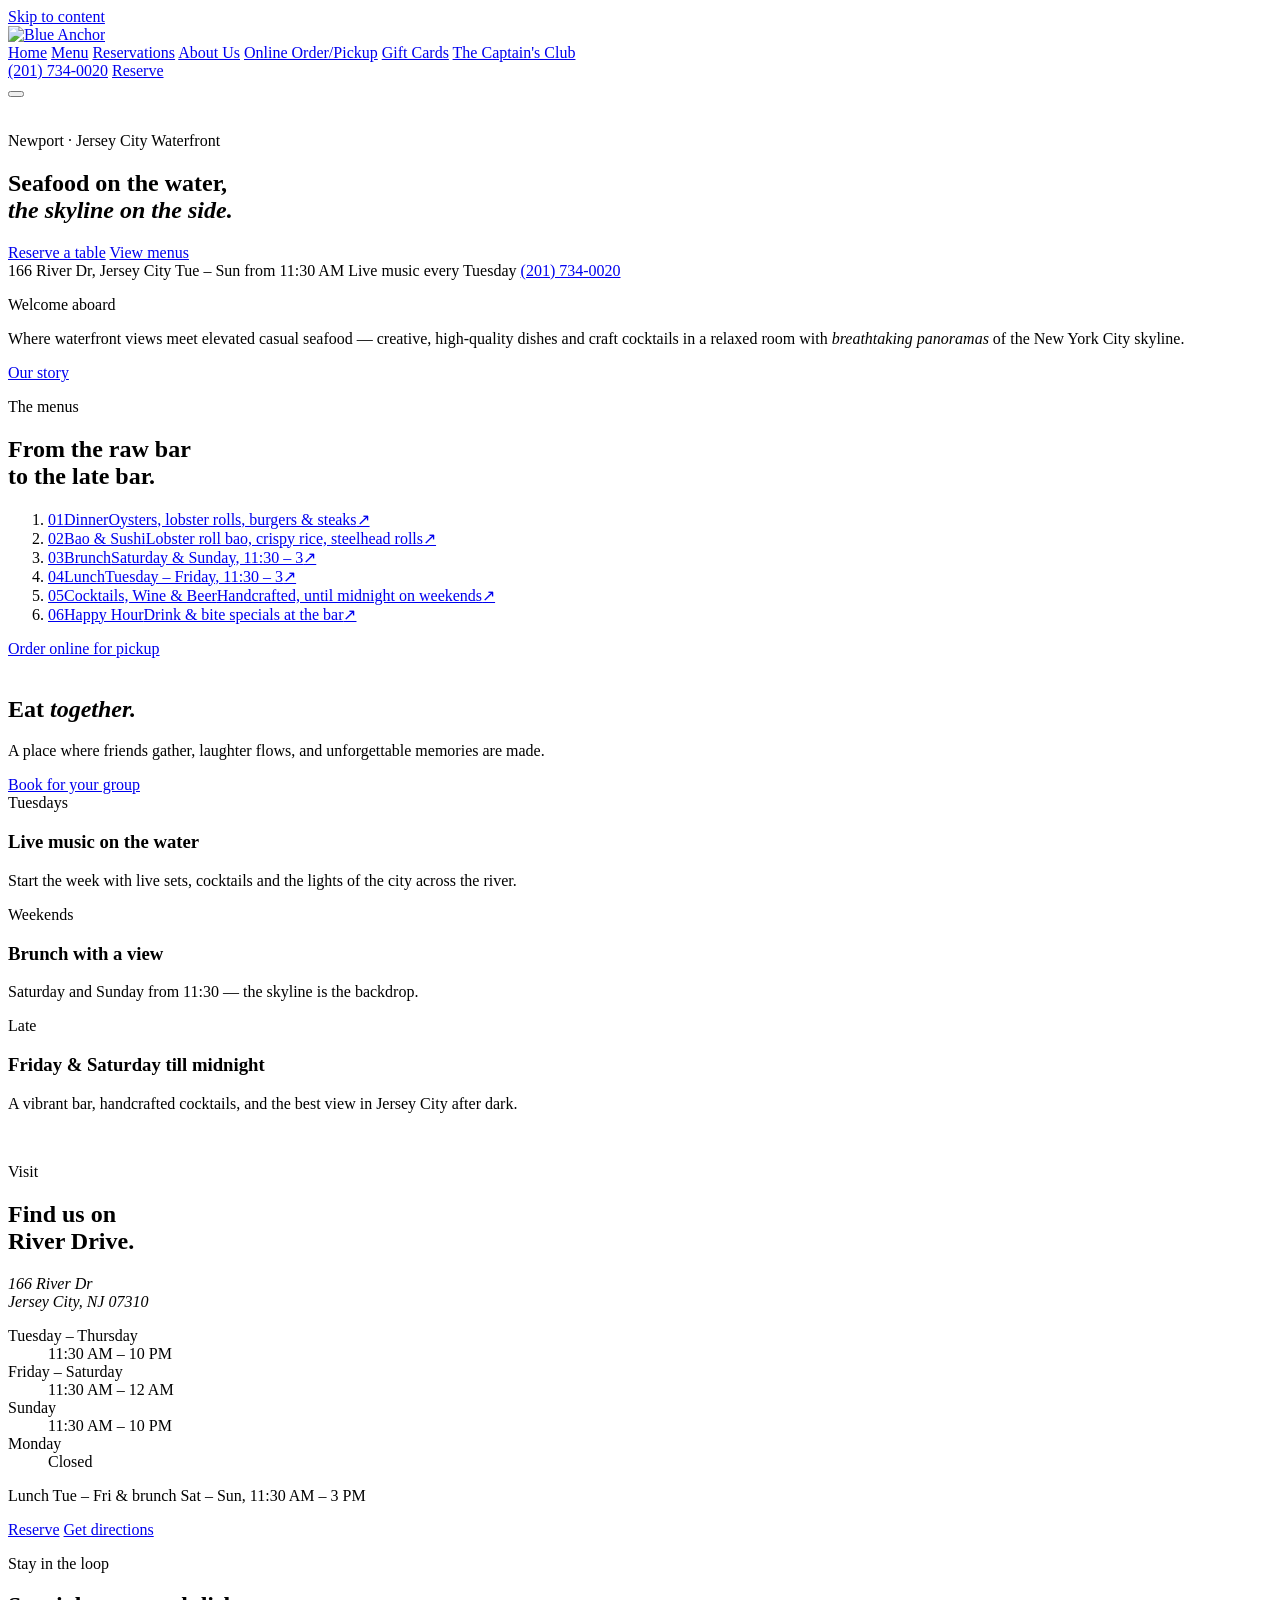
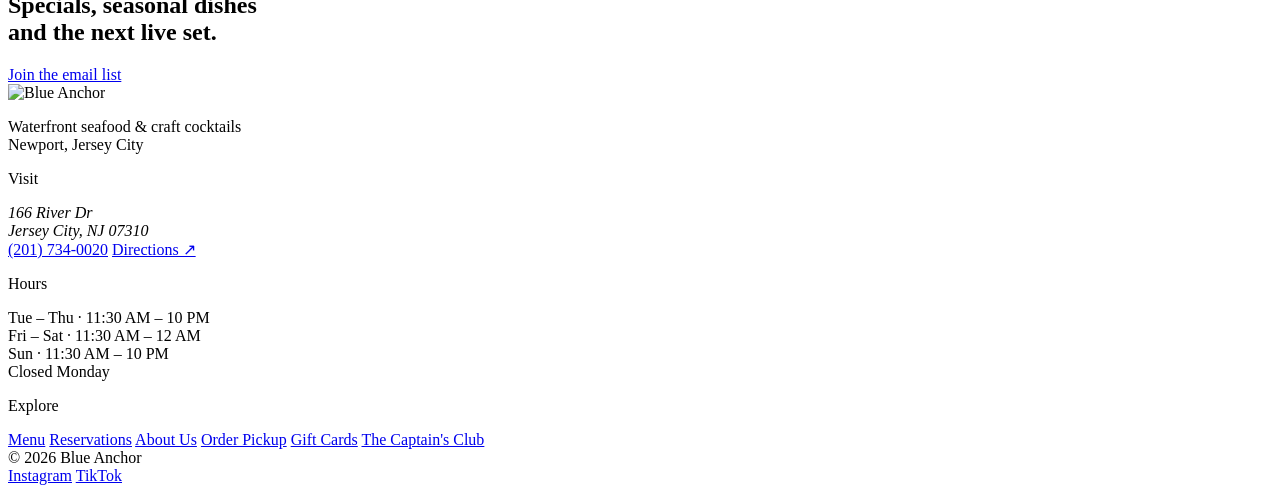
==== index.html @ 13384d2d "Add files via upload" ====
<!doctype html>
<html lang="en">
<head>
<meta charset="utf-8">
<meta name="viewport" content="width=device-width, initial-scale=1">
<title>Blue Anchor | Waterfront Seafood Restaurant in Jersey City</title>
<meta name="description" content="Blue Anchor is a waterfront seafood restaurant in Newport, Jersey City, serving oysters, lobster rolls, sushi, bao buns, burgers and steaks with NYC skyline views. Craft cocktails and live music every Tuesday.">
<meta property="og:title" content="Blue Anchor | Waterfront Seafood Restaurant in Jersey City">
<meta property="og:description" content="Fresh seafood, craft cocktails and the whole skyline across the water.">
<meta property="og:type" content="website">
<meta name="theme-color" content="#0B1522">
<link rel="icon" href="images/favicon.svg" type="image/svg+xml">
<link rel="preconnect" href="https://fonts.googleapis.com">
<link rel="preconnect" href="https://fonts.gstatic.com" crossorigin>
<link rel="stylesheet" href="https://fonts.googleapis.com/css2?family=Cormorant+Garamond:ital,wght@0,400;0,500;0,600;1,400;1,500&amp;family=Jost:wght@300;400;500;600&amp;display=swap">
<link rel="stylesheet" href="css/styles.css">
<script type="application/ld+json">
{
  "@context": "https://schema.org",
  "@type": "Restaurant",
  "name": "Blue Anchor",
  "servesCuisine": "Seafood",
  "telephone": "+1-201-734-0020",
  "url": "https://www.blueanchorjc.com",
  "address": {"@type": "PostalAddress", "streetAddress": "166 River Dr", "addressLocality": "Jersey City", "addressRegion": "NJ", "postalCode": "07310", "addressCountry": "US"},
  "openingHoursSpecification": [
    {"@type": "OpeningHoursSpecification", "dayOfWeek": ["Tuesday","Wednesday","Thursday","Sunday"], "opens": "11:30", "closes": "22:00"},
    {"@type": "OpeningHoursSpecification", "dayOfWeek": ["Friday","Saturday"], "opens": "11:30", "closes": "24:00"}
  ]
}
</script>
</head>
<body>
<a class="skip" href="#main">Skip to content</a>

<header class="site-header" id="site-header">
  <div class="header-inner">
    <a class="logo" href="index.html" aria-label="Blue Anchor home">
      <img src="images/logo.png" alt="Blue Anchor" onerror="this.onerror=null;this.src='https://images.squarespace-cdn.com/content/v1/65a9dd17d741913115367e79/2c40167a-6b8f-4a60-b735-a4ebfb68cb26/%28Final%29+Blue+Anchor+Logo+-+White+%285%29.png?format=800w'">
    </a>
    <nav class="main-nav" id="main-nav" aria-label="Main">
      <div class="nav-links">
      <a href="index.html" class="active" aria-current="page">Home</a>
      <a href="menu.html">Menu</a>
      <a href="reservations.html">Reservations</a>
      <a href="about.html">About Us</a>
      <a href="https://www.toasttab.com/blue-anchor-166-river-drive" target="_blank" rel="noopener">Online Order/Pickup</a>
      <a href="gift-cards.html">Gift Cards</a>
      <a href="captains-club.html">The Captain's Club</a>
      </div>
      <div class="nav-actions">
        <a class="nav-phone" href="tel:+12017340020">(201) 734-0020</a>
        <a class="btn btn-solid" href="reservations.html">Reserve</a>
      </div>
    </nav>
    <button class="menu-toggle" type="button" aria-label="Open menu" aria-expanded="false" aria-controls="main-nav">
      <span></span><span></span>
    </button>
  </div>
</header>
<main id="main">

  <section class="hero">
    <div class="hero-media">
      <img src="images/hero.jpg" alt="" onerror="this.onerror=null;this.src='https://images.squarespace-cdn.com/content/v1/65a9dd17d741913115367e79/0f0c9640-80f4-4b7b-88bd-7f1e3f369b92/IMG_2632.JPG?format=2500w'">
    </div>
    <div class="hero-content">
      <p class="eyebrow hero-eyebrow">Newport · Jersey City Waterfront</p>
      <h1>Seafood on the water,<br><em>the skyline on the side.</em></h1>
      <div class="hero-actions">
        <a class="btn btn-solid btn-lg" href="reservations.html">Reserve a table</a>
        <a class="btn btn-outline btn-lg" href="menu.html">View menus</a>
      </div>
    </div>
    <div class="hero-bar">
      <span>166 River Dr, Jersey City</span>
      <span>Tue – Sun from 11:30 AM</span>
      <span>Live music every Tuesday</span>
      <a href="tel:+12017340020">(201) 734-0020</a>
    </div>
    <div class="scroll-cue" aria-hidden="true"><span></span></div>
  </section>

  <section class="statement">
    <div class="wrap-narrow reveal">
      <p class="eyebrow">Welcome aboard</p>
      <p class="statement-text">Where waterfront views meet elevated casual seafood — creative, high-quality dishes and craft cocktails in a relaxed room with <em>breathtaking panoramas</em> of the New York City skyline.</p>
      <a class="text-link" href="about.html">Our story</a>
    </div>
  </section>

  <section class="menu-index">
    <div class="wrap">
      <div class="section-head reveal">
        <p class="eyebrow">The menus</p>
        <h2>From the raw bar<br>to the late bar.</h2>
      </div>
      <ol class="index-list">
        <li class="reveal"><a href="https://drive.google.com/file/d/12SPSZOY-ATm9ykGxf5Tyivz1wapP2lU5/view" target="_blank" rel="noopener"><span class="idx">01</span><span class="name">Dinner</span><span class="desc">Oysters, lobster rolls, burgers &amp; steaks</span><span class="arrow">↗</span></a></li>
        <li class="reveal"><a href="https://drive.google.com/file/d/1BhtgeixcLCElJRynQhyBxZy3TmTvJL3_/view" target="_blank" rel="noopener"><span class="idx">02</span><span class="name">Bao &amp; Sushi</span><span class="desc">Lobster roll bao, crispy rice, steelhead rolls</span><span class="arrow">↗</span></a></li>
        <li class="reveal"><a href="https://drive.google.com/file/d/1CYn9cwdSPGw_kNwxZrYxCN_cwkQ0lCuV/view" target="_blank" rel="noopener"><span class="idx">03</span><span class="name">Brunch</span><span class="desc">Saturday &amp; Sunday, 11:30 – 3</span><span class="arrow">↗</span></a></li>
        <li class="reveal"><a href="https://drive.google.com/file/d/11wNrWeJTDJO1iayaxElOBgktODCfH8z3/view" target="_blank" rel="noopener"><span class="idx">04</span><span class="name">Lunch</span><span class="desc">Tuesday – Friday, 11:30 – 3</span><span class="arrow">↗</span></a></li>
        <li class="reveal"><a href="https://drive.google.com/file/d/10wXV4rKwm4zOmoFey2Vyl7kdKil1Iidj/view" target="_blank" rel="noopener"><span class="idx">05</span><span class="name">Cocktails, Wine &amp; Beer</span><span class="desc">Handcrafted, until midnight on weekends</span><span class="arrow">↗</span></a></li>
        <li class="reveal"><a href="https://drive.google.com/file/d/11YYXA9Eh6xWkKubhHoEIHrSM0_rnAUQG/view" target="_blank" rel="noopener"><span class="idx">06</span><span class="name">Happy Hour</span><span class="desc">Drink &amp; bite specials at the bar</span><span class="arrow">↗</span></a></li>
      </ol>
      <div class="index-foot reveal">
        <a class="btn btn-dark" href="https://www.toasttab.com/blue-anchor-166-river-drive" target="_blank" rel="noopener">Order online for pickup</a>
      </div>
    </div>
  </section>

  <section class="band">
    <div class="band-media">
      <img src="images/together.jpg" alt="" onerror="this.onerror=null;this.src='https://images.squarespace-cdn.com/content/v1/65a9dd17d741913115367e79/e7b62bf6-8680-4d65-a9f0-8aae126a35f2/IMG_1921.jpg?format=2500w'">
    </div>
    <div class="band-content reveal">
      <h2 class="display">Eat <em>together.</em></h2>
      <p>A place where friends gather, laughter flows, and unforgettable memories are made.</p>
      <a class="btn btn-outline" href="reservations.html">Book for your group</a>
    </div>
  </section>

  <section class="moments">
    <div class="wrap moments-grid">
      <div class="moment reveal">
        <span class="moment-num">Tuesdays</span>
        <h3>Live music on the water</h3>
        <p>Start the week with live sets, cocktails and the lights of the city across the river.</p>
      </div>
      <div class="moment reveal">
        <span class="moment-num">Weekends</span>
        <h3>Brunch with a view</h3>
        <p>Saturday and Sunday from 11:30 — the skyline is the backdrop.</p>
      </div>
      <div class="moment reveal">
        <span class="moment-num">Late</span>
        <h3>Friday &amp; Saturday till midnight</h3>
        <p>A vibrant bar, handcrafted cocktails, and the best view in Jersey City after dark.</p>
      </div>
    </div>
  </section>

  <section class="visit">
    <div class="visit-media">
      <img src="images/about.jpg" alt="" onerror="this.onerror=null;this.src='https://images.squarespace-cdn.com/content/v1/65a9dd17d741913115367e79/a6bc1ecd-1e6b-4aba-97fa-9433003c2666/005.jpg?format=2500w'">
    </div>
    <div class="visit-content reveal">
      <p class="eyebrow">Visit</p>
      <h2>Find us on<br>River Drive.</h2>
      <address>166 River Dr<br>Jersey City, NJ 07310</address>
      <dl class="hours">
        <dt>Tuesday – Thursday</dt><dd>11:30 AM – 10 PM</dd>
        <dt>Friday – Saturday</dt><dd>11:30 AM – 12 AM</dd>
        <dt>Sunday</dt><dd>11:30 AM – 10 PM</dd>
        <dt class="dim">Monday</dt><dd class="dim">Closed</dd>
      </dl>
      <p class="small">Lunch Tue – Fri &amp; brunch Sat – Sun, 11:30 AM – 3 PM</p>
      <div class="visit-actions">
        <a class="btn btn-solid" href="reservations.html">Reserve</a>
        <a class="text-link" href="https://www.google.com/maps/search/?api=1&amp;query=166+River+Dr+Jersey+City+NJ+07310" target="_blank" rel="noopener">Get directions</a>
      </div>
    </div>
  </section>

</main>

<footer class="site-footer">
  <div class="footer-cta reveal">
    <p class="eyebrow">Stay in the loop</p>
    <h2>Specials, seasonal dishes<br>and the next live set.</h2>
    <a class="btn btn-outline" href="https://www.toasttab.com/blue-anchor-166-river-drive/marketing-signup" target="_blank" rel="noopener">Join the email list</a>
  </div>
  <div class="footer-grid">
    <div class="footer-brand">
      <img class="footer-logo" src="images/logo.png" alt="Blue Anchor" onerror="this.onerror=null;this.src='https://images.squarespace-cdn.com/content/v1/65a9dd17d741913115367e79/2c40167a-6b8f-4a60-b735-a4ebfb68cb26/%28Final%29+Blue+Anchor+Logo+-+White+%285%29.png?format=800w'">
      <p>Waterfront seafood &amp; craft cocktails<br>Newport, Jersey City</p>
    </div>
    <div class="footer-col">
      <p class="eyebrow">Visit</p>
      <address>166 River Dr<br>Jersey City, NJ 07310</address>
      <a href="tel:+12017340020">(201) 734-0020</a>
      <a href="https://www.google.com/maps/search/?api=1&amp;query=166+River+Dr+Jersey+City+NJ+07310" target="_blank" rel="noopener">Directions ↗</a>
    </div>
    <div class="footer-col">
      <p class="eyebrow">Hours</p>
      <p>Tue – Thu · 11:30 AM – 10 PM<br>Fri – Sat · 11:30 AM – 12 AM<br>Sun · 11:30 AM – 10 PM<br><span class="dim">Closed Monday</span></p>
    </div>
    <div class="footer-col">
      <p class="eyebrow">Explore</p>
      <a href="menu.html">Menu</a>
      <a href="reservations.html">Reservations</a>
      <a href="about.html">About Us</a>
      <a href="https://www.toasttab.com/blue-anchor-166-river-drive" target="_blank" rel="noopener">Order Pickup</a>
      <a href="gift-cards.html">Gift Cards</a>
      <a href="captains-club.html">The Captain's Club</a>
    </div>
  </div>
  <div class="footer-bottom">
    <span>© <span id="year">2026</span> Blue Anchor</span>
    <div class="socials">
      <a href="https://instagram.com/blueanchorjc" target="_blank" rel="noopener">Instagram</a>
      <a href="https://www.tiktok.com/@blueanchorjc" target="_blank" rel="noopener">TikTok</a>
    </div>
  </div>
</footer>

<script src="js/main.js"></script>
</body>
</html>
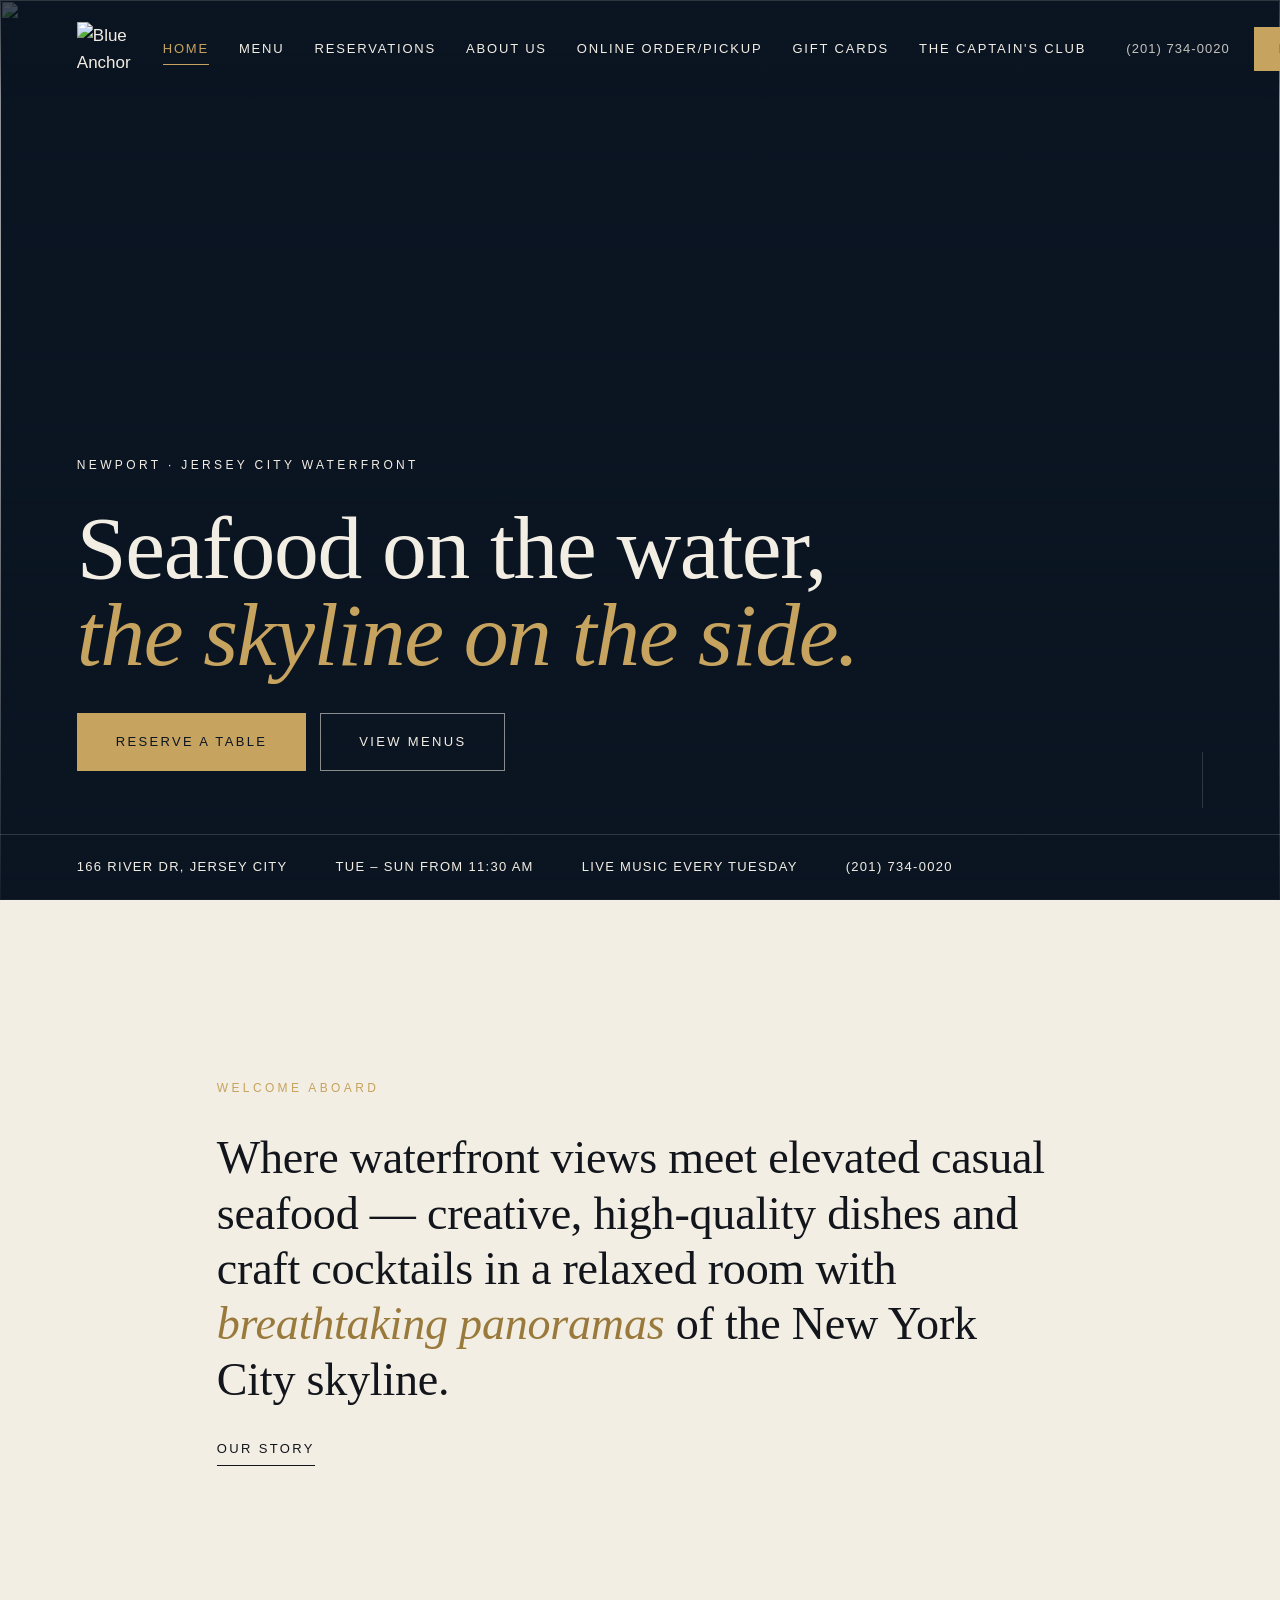
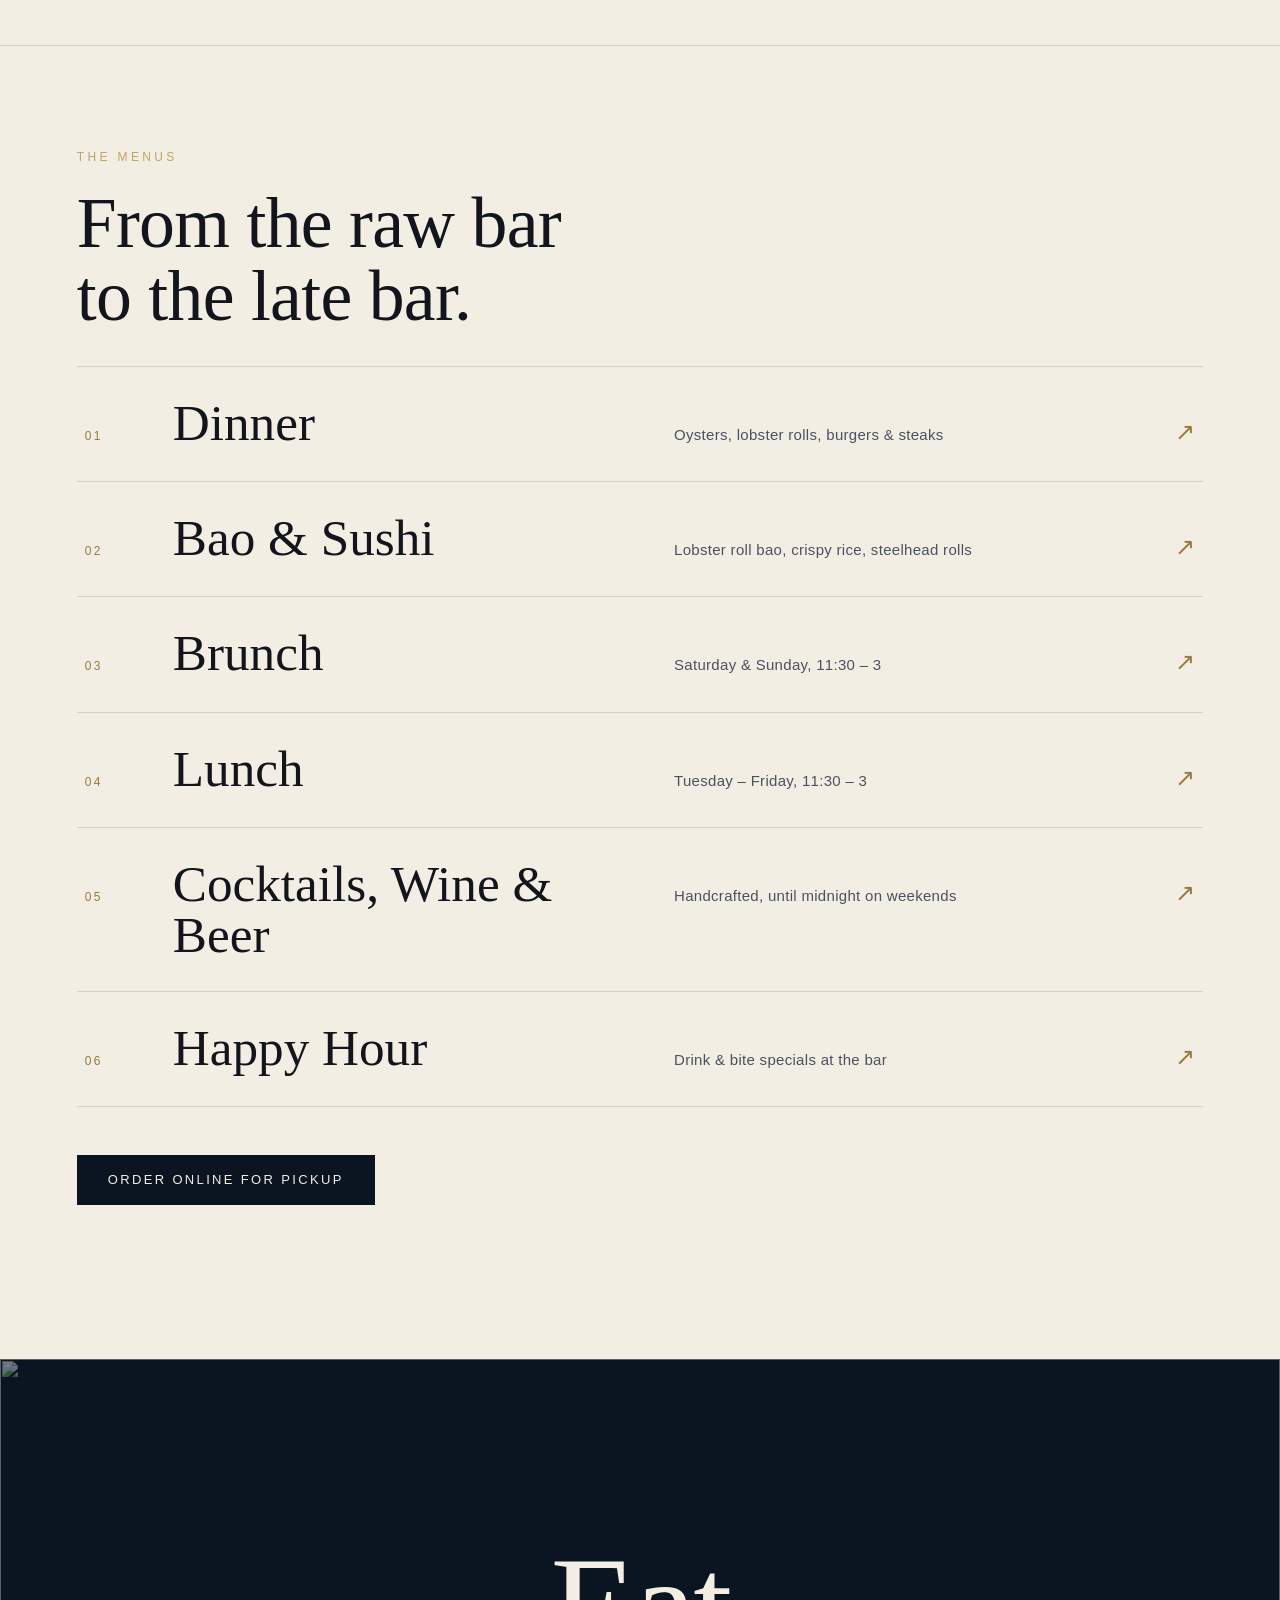
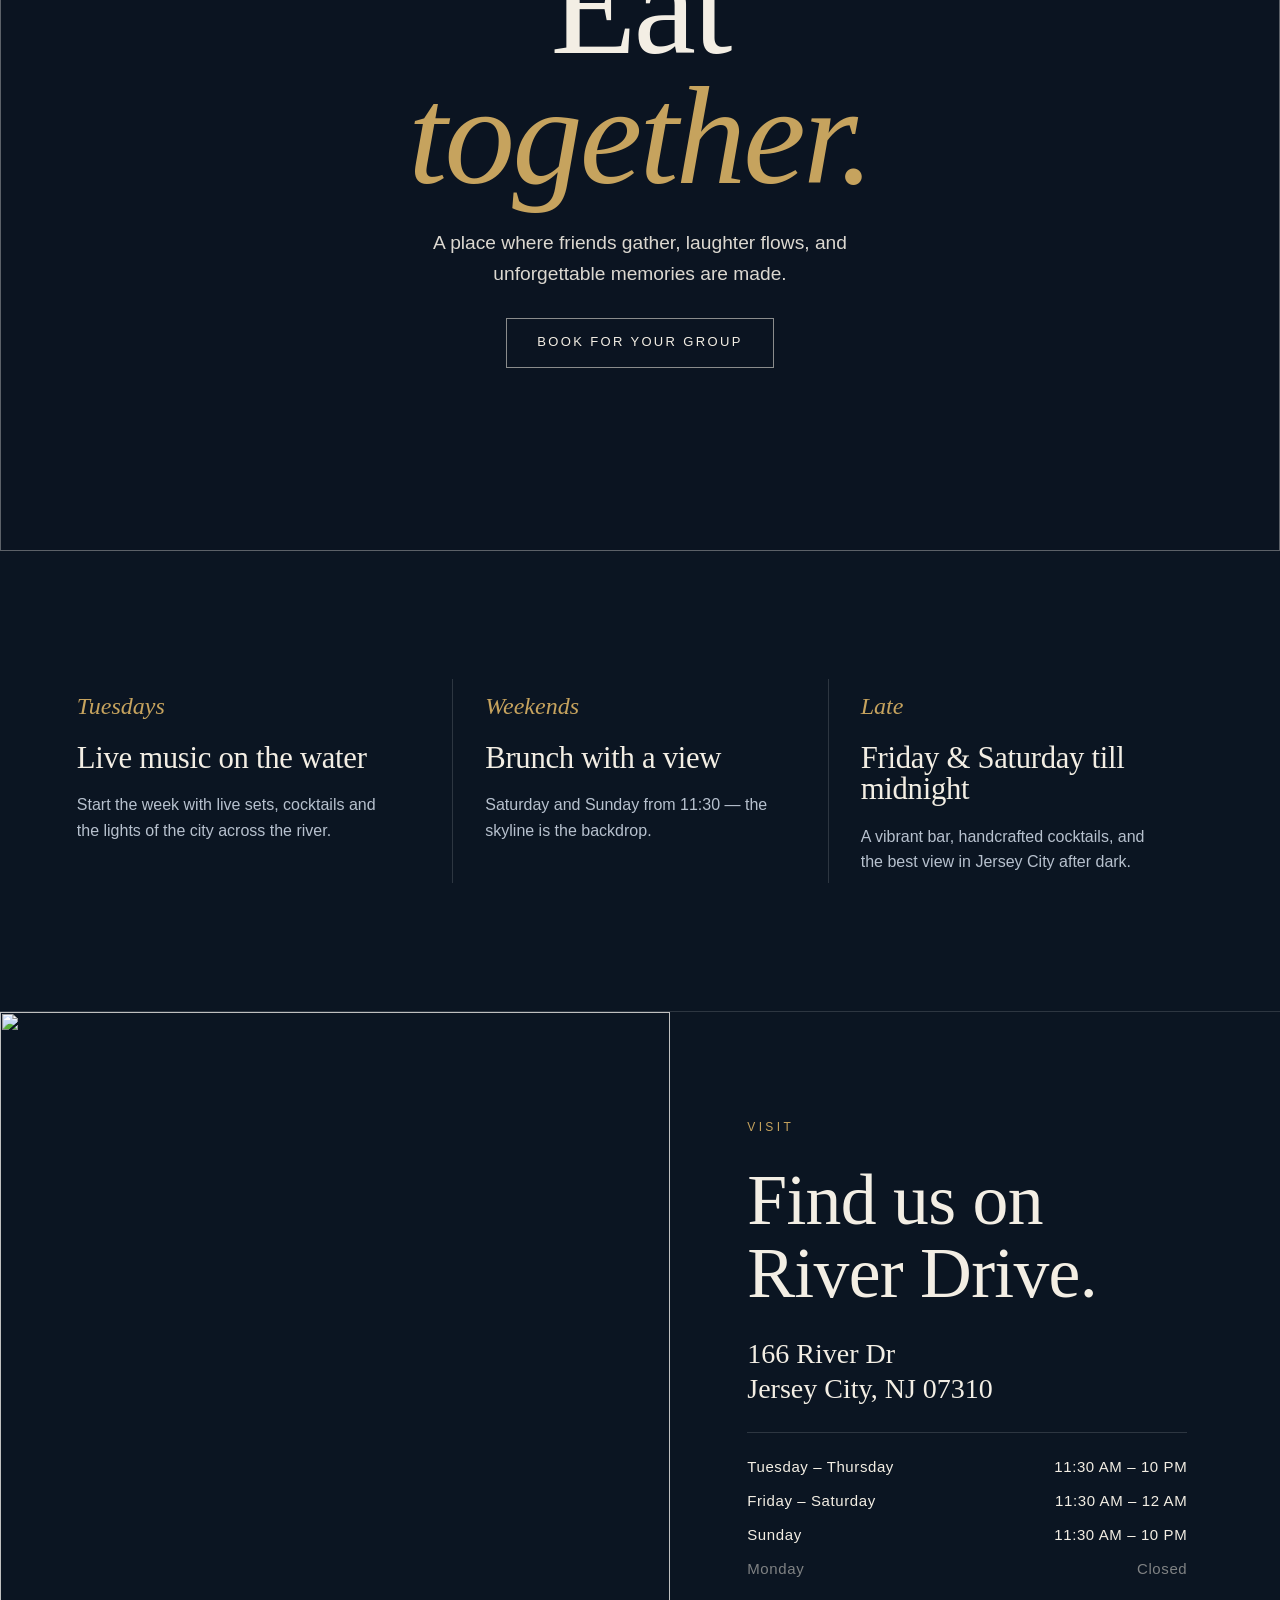
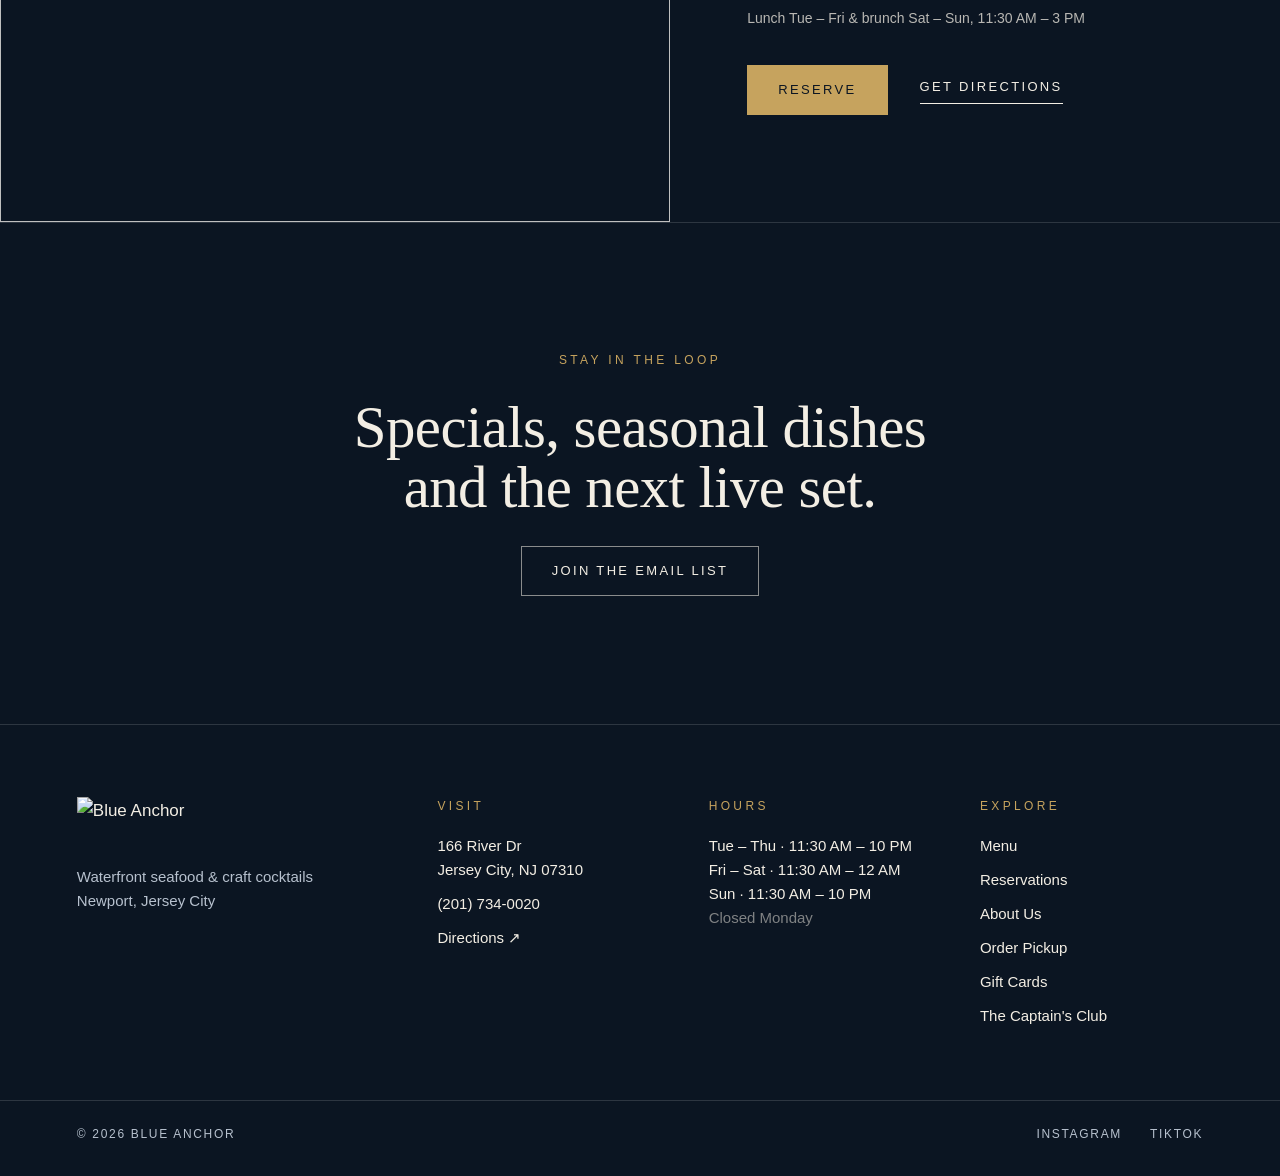
==== commit 3d219f04: "Add files via upload" ====
--- a/index.html
+++ b/index.html
@@ -9,11 +9,11 @@
 <meta property="og:description" content="Fresh seafood, craft cocktails and the whole skyline across the water.">
 <meta property="og:type" content="website">
 <meta name="theme-color" content="#0B1522">
-<link rel="icon" href="images/favicon.svg" type="image/svg+xml">
+<link rel="icon" href="favicon.svg" type="image/svg+xml">
 <link rel="preconnect" href="https://fonts.googleapis.com">
 <link rel="preconnect" href="https://fonts.gstatic.com" crossorigin>
 <link rel="stylesheet" href="https://fonts.googleapis.com/css2?family=Cormorant+Garamond:ital,wght@0,400;0,500;0,600;1,400;1,500&amp;family=Jost:wght@300;400;500;600&amp;display=swap">
-<link rel="stylesheet" href="css/styles.css">
+<link rel="stylesheet" href="styles.css">
 <script type="application/ld+json">
 {
   "@context": "https://schema.org",
@@ -36,7 +36,7 @@
 <header class="site-header" id="site-header">
   <div class="header-inner">
     <a class="logo" href="index.html" aria-label="Blue Anchor home">
-      <img src="images/logo.png" alt="Blue Anchor" onerror="this.onerror=null;this.src='https://images.squarespace-cdn.com/content/v1/65a9dd17d741913115367e79/2c40167a-6b8f-4a60-b735-a4ebfb68cb26/%28Final%29+Blue+Anchor+Logo+-+White+%285%29.png?format=800w'">
+      <img src="logo.png" alt="Blue Anchor" onerror="this.onerror=null;this.src='https://images.squarespace-cdn.com/content/v1/65a9dd17d741913115367e79/2c40167a-6b8f-4a60-b735-a4ebfb68cb26/%28Final%29+Blue+Anchor+Logo+-+White+%285%29.png?format=800w'">
     </a>
     <nav class="main-nav" id="main-nav" aria-label="Main">
       <div class="nav-links">
@@ -62,7 +62,7 @@
 
   <section class="hero">
     <div class="hero-media">
-      <img src="images/hero.jpg" alt="" onerror="this.onerror=null;this.src='https://images.squarespace-cdn.com/content/v1/65a9dd17d741913115367e79/0f0c9640-80f4-4b7b-88bd-7f1e3f369b92/IMG_2632.JPG?format=2500w'">
+      <img src="hero.jpg" alt="" onerror="this.onerror=null;this.src='https://images.squarespace-cdn.com/content/v1/65a9dd17d741913115367e79/0f0c9640-80f4-4b7b-88bd-7f1e3f369b92/IMG_2632.JPG?format=2500w'">
     </div>
     <div class="hero-content">
       <p class="eyebrow hero-eyebrow">Newport · Jersey City Waterfront</p>
@@ -111,7 +111,7 @@
 
   <section class="band">
     <div class="band-media">
-      <img src="images/together.jpg" alt="" onerror="this.onerror=null;this.src='https://images.squarespace-cdn.com/content/v1/65a9dd17d741913115367e79/e7b62bf6-8680-4d65-a9f0-8aae126a35f2/IMG_1921.jpg?format=2500w'">
+      <img src="together.jpg" alt="" onerror="this.onerror=null;this.src='https://images.squarespace-cdn.com/content/v1/65a9dd17d741913115367e79/e7b62bf6-8680-4d65-a9f0-8aae126a35f2/IMG_1921.jpg?format=2500w'">
     </div>
     <div class="band-content reveal">
       <h2 class="display">Eat <em>together.</em></h2>
@@ -142,7 +142,7 @@
 
   <section class="visit">
     <div class="visit-media">
-      <img src="images/about.jpg" alt="" onerror="this.onerror=null;this.src='https://images.squarespace-cdn.com/content/v1/65a9dd17d741913115367e79/a6bc1ecd-1e6b-4aba-97fa-9433003c2666/005.jpg?format=2500w'">
+      <img src="about.jpg" alt="" onerror="this.onerror=null;this.src='https://images.squarespace-cdn.com/content/v1/65a9dd17d741913115367e79/a6bc1ecd-1e6b-4aba-97fa-9433003c2666/005.jpg?format=2500w'">
     </div>
     <div class="visit-content reveal">
       <p class="eyebrow">Visit</p>
@@ -172,7 +172,7 @@
   </div>
   <div class="footer-grid">
     <div class="footer-brand">
-      <img class="footer-logo" src="images/logo.png" alt="Blue Anchor" onerror="this.onerror=null;this.src='https://images.squarespace-cdn.com/content/v1/65a9dd17d741913115367e79/2c40167a-6b8f-4a60-b735-a4ebfb68cb26/%28Final%29+Blue+Anchor+Logo+-+White+%285%29.png?format=800w'">
+      <img class="footer-logo" src="logo.png" alt="Blue Anchor" onerror="this.onerror=null;this.src='https://images.squarespace-cdn.com/content/v1/65a9dd17d741913115367e79/2c40167a-6b8f-4a60-b735-a4ebfb68cb26/%28Final%29+Blue+Anchor+Logo+-+White+%285%29.png?format=800w'">
       <p>Waterfront seafood &amp; craft cocktails<br>Newport, Jersey City</p>
     </div>
     <div class="footer-col">
@@ -204,6 +204,6 @@
   </div>
 </footer>
 
-<script src="js/main.js"></script>
+<script src="main.js"></script>
 </body>
 </html>
--- a/styles.css
+++ b/styles.css
@@ -0,0 +1,276 @@
+/* ============================================================
+   BLUE ANCHOR — styles
+   Palette: deep harbor navy, bone white, brass.
+   Type:    Cormorant Garamond (display) + Jost (text).
+   ============================================================ */
+:root {
+  --navy: #0B1522;
+  --navy-2: #101D2E;
+  --navy-3: #182A3F;
+  --bone: #F3EEE4;
+  --bone-2: #E9E2D4;
+  --ink: #12151B;
+  --ink-2: #4A5160;
+  --mist: #B7C1CE;
+  --brass: #C6A35E;
+  --brass-deep: #9A7A3C;
+  --line: rgba(255,255,255,.14);
+  --line-dark: rgba(18,21,27,.14);
+  --display: "Cormorant Garamond", Georgia, "Times New Roman", serif;
+  --text: "Jost", "Helvetica Neue", Arial, sans-serif;
+  --pad: clamp(24px, 6vw, 96px);
+  --ease: cubic-bezier(.2,.7,.2,1);
+}
+
+*, *::before, *::after { box-sizing: border-box; }
+html { scroll-behavior: smooth; -webkit-text-size-adjust: 100%; }
+body { margin: 0; background: var(--navy); color: var(--bone); font-family: var(--text); font-weight: 300; font-size: 17px; line-height: 1.6; -webkit-font-smoothing: antialiased; }
+img { display: block; max-width: 100%; }
+a { color: inherit; text-decoration: none; }
+h1, h2, h3 { font-family: var(--display); font-weight: 400; margin: 0; line-height: 1.02; letter-spacing: -0.01em; }
+h1 em, h2 em, .display em { font-style: italic; color: var(--brass); }
+p { margin: 0; }
+address { font-style: normal; }
+:focus-visible { outline: 2px solid var(--brass); outline-offset: 4px; }
+.skip { position: absolute; left: -9999px; top: 8px; background: var(--brass); color: var(--navy); padding: 10px 16px; z-index: 100; }
+.skip:focus { left: 8px; }
+
+.wrap { padding-inline: var(--pad); max-width: 1600px; margin-inline: auto; }
+.wrap-narrow { padding-inline: var(--pad); max-width: 1000px; margin-inline: auto; }
+.eyebrow { font-family: var(--text); font-weight: 500; font-size: 12px; letter-spacing: .28em; text-transform: uppercase; color: var(--brass); }
+.dim { opacity: .5; }
+.small { font-size: 14px; opacity: .75; }
+h2 { font-size: clamp(44px, 5.6vw, 84px); }
+
+/* Buttons */
+.btn { display: inline-flex; align-items: center; justify-content: center; min-height: 50px; padding: 0 30px; font-family: var(--text); font-weight: 500; font-size: 13px; letter-spacing: .18em; text-transform: uppercase; border: 1px solid transparent; transition: background .25s var(--ease), color .25s var(--ease), border-color .25s var(--ease); white-space: nowrap; }
+.btn-lg { min-height: 58px; padding: 0 38px; }
+.btn-solid { background: var(--brass); color: var(--navy); border-color: var(--brass); }
+.btn-solid:hover { background: var(--bone); border-color: var(--bone); }
+.btn-outline { border-color: rgba(243,238,228,.55); color: var(--bone); }
+.btn-outline:hover { border-color: var(--bone); background: var(--bone); color: var(--navy); }
+.btn-dark { background: var(--navy); color: var(--bone); border-color: var(--navy); }
+.btn-dark:hover { background: var(--brass); border-color: var(--brass); color: var(--navy); }
+.text-link { position: relative; display: inline-block; font-family: var(--text); font-weight: 500; font-size: 13px; letter-spacing: .18em; text-transform: uppercase; padding-bottom: 6px; }
+.text-link::after { content: ""; position: absolute; left: 0; right: 0; bottom: 0; height: 1px; background: currentColor; transform-origin: left; transition: transform .35s var(--ease); }
+.text-link:hover::after { transform: scaleX(.4); }
+
+/* ---------- Header ---------- */
+.site-header { position: fixed; top: 0; left: 0; right: 0; z-index: 50; transition: background .4s var(--ease), padding .4s var(--ease); }
+.site-header::before { content: ""; position: absolute; inset: 0; background: linear-gradient(to bottom, rgba(11,21,34,.7), rgba(11,21,34,0)); pointer-events: none; transition: opacity .4s; }
+.site-header.scrolled { background: rgba(11,21,34,.92); backdrop-filter: blur(12px); -webkit-backdrop-filter: blur(12px); border-bottom: 1px solid var(--line); }
+.site-header.scrolled::before { opacity: 0; }
+.header-inner { position: relative; display: flex; align-items: center; justify-content: space-between; gap: 32px; padding: 22px var(--pad); transition: padding .4s var(--ease); }
+.site-header.scrolled .header-inner { padding-block: 12px; }
+.logo img { height: 54px; width: auto; transition: height .4s var(--ease); }
+.site-header.scrolled .logo img { height: 40px; }
+.main-nav { display: flex; align-items: center; gap: 40px; flex-grow: 1; justify-content: flex-end; }
+.nav-links { display: flex; align-items: center; gap: 30px; }
+.nav-links a { position: relative; font-family: var(--text); font-weight: 400; font-size: 13px; letter-spacing: .14em; text-transform: uppercase; color: var(--bone); white-space: nowrap; padding: 6px 0; }
+.nav-links a::after { content: ""; position: absolute; left: 0; right: 0; bottom: 0; height: 1px; background: var(--brass); transform: scaleX(0); transform-origin: left; transition: transform .3s var(--ease); }
+.nav-links a:hover::after, .nav-links a.active::after { transform: scaleX(1); }
+.nav-links a.active { color: var(--brass); }
+.nav-actions { display: flex; align-items: center; gap: 24px; }
+.nav-phone { font-size: 13px; letter-spacing: .08em; opacity: .8; white-space: nowrap; }
+.nav-phone:hover { opacity: 1; }
+.nav-actions .btn { min-height: 44px; padding: 0 24px; }
+.menu-toggle { display: none; position: relative; width: 48px; height: 48px; background: transparent; border: 1px solid var(--line); border-radius: 50%; cursor: pointer; padding: 0; }
+.menu-toggle span { position: absolute; left: 14px; right: 14px; height: 1px; background: var(--bone); transition: transform .3s var(--ease), top .3s var(--ease); }
+.menu-toggle span:first-child { top: 19px; }
+.menu-toggle span:last-child { top: 27px; }
+.menu-toggle[aria-expanded="true"] span:first-child { top: 23px; transform: rotate(45deg); }
+.menu-toggle[aria-expanded="true"] span:last-child { top: 23px; transform: rotate(-45deg); }
+
+/* ---------- Hero ---------- */
+.hero { position: relative; min-height: 100svh; display: flex; flex-direction: column; justify-content: flex-end; overflow: hidden; }
+.hero-media { position: absolute; inset: 0; }
+.hero-media img { width: 100%; height: 100%; object-fit: cover; transform: scale(1.06); animation: heroIn 2.4s var(--ease) forwards; }
+.hero-media::after { content: ""; position: absolute; inset: 0; background: linear-gradient(to bottom, rgba(11,21,34,.35) 0%, rgba(11,21,34,.15) 35%, rgba(11,21,34,.55) 70%, rgba(11,21,34,.95) 100%); }
+@keyframes heroIn { to { transform: scale(1); } }
+.hero-content { position: relative; padding: 0 var(--pad); padding-top: 160px; margin-bottom: clamp(48px, 7vh, 96px); display: flex; flex-direction: column; gap: 28px; align-items: flex-start; }
+.hero-eyebrow { color: var(--bone); opacity: .85; }
+.hero h1 { font-size: clamp(46px, 7vw, 104px); line-height: .98; letter-spacing: -0.015em; text-wrap: balance; }
+.hero-actions { display: flex; flex-wrap: wrap; gap: 14px; margin-top: 6px; }
+.hero-content > * { opacity: 0; transform: translateY(24px); animation: rise 1s var(--ease) forwards; }
+.hero-content > :nth-child(1) { animation-delay: .3s; }
+.hero-content > :nth-child(2) { animation-delay: .45s; }
+.hero-content > :nth-child(3) { animation-delay: .65s; }
+@keyframes rise { to { opacity: 1; transform: none; } }
+.hero-bar { position: relative; display: flex; flex-wrap: wrap; gap: 12px 48px; padding: 22px var(--pad); border-top: 1px solid var(--line); font-size: 13px; letter-spacing: .1em; text-transform: uppercase; opacity: 0; animation: rise 1s var(--ease) 1s forwards; }
+.hero-bar a:hover { color: var(--brass); }
+.scroll-cue { position: absolute; right: var(--pad); bottom: 92px; width: 1px; height: 56px; background: var(--line); overflow: hidden; }
+.scroll-cue span { position: absolute; left: 0; top: -100%; width: 100%; height: 100%; background: var(--brass); animation: cue 2.2s ease-in-out infinite; }
+@keyframes cue { 0% { top: -100%; } 60%, 100% { top: 100%; } }
+
+/* ---------- Statement ---------- */
+.statement { background: var(--bone); color: var(--ink); padding-block: clamp(96px, 14vw, 200px); }
+.statement .wrap-narrow { display: flex; flex-direction: column; gap: 32px; align-items: flex-start; }
+.statement-text { font-family: var(--display); font-size: clamp(30px, 3.6vw, 52px); line-height: 1.2; letter-spacing: -0.005em; text-wrap: pretty; }
+.statement-text em { color: var(--brass-deep); }
+.statement .text-link { color: var(--ink); }
+
+/* ---------- Menu index ---------- */
+.menu-index { background: var(--bone); color: var(--ink); padding-bottom: clamp(96px, 12vw, 180px); border-top: 1px solid var(--line-dark); }
+.section-head { padding-block: clamp(64px, 8vw, 120px) 32px; display: flex; flex-direction: column; gap: 20px; }
+.index-list { list-style: none; margin: 0; padding: 0; border-top: 1px solid var(--line-dark); }
+.index-list li { border-bottom: 1px solid var(--line-dark); }
+.index-list a { display: grid; grid-template-columns: 64px 1fr 1fr auto; align-items: baseline; gap: 24px; padding: 30px 8px; transition: padding .35s var(--ease), background .35s var(--ease); }
+.index-list a:hover { background: rgba(198,163,94,.10); padding-inline: 20px; }
+.index-list .idx { font-size: 12px; letter-spacing: .2em; color: var(--brass-deep); }
+.index-list .name { font-family: var(--display); font-size: clamp(34px, 4vw, 60px); line-height: 1; }
+.index-list .desc { font-size: 15px; color: var(--ink-2); letter-spacing: .02em; }
+.index-list .arrow { font-size: 24px; color: var(--brass-deep); transition: transform .35s var(--ease); }
+.index-list a:hover .arrow { transform: translate(4px, -4px); }
+.index-foot { padding-top: 48px; }
+
+/* ---------- Full-bleed band ---------- */
+.band { position: relative; min-height: 88vh; display: flex; align-items: center; justify-content: center; text-align: center; overflow: hidden; }
+.band-media { position: absolute; inset: 0; }
+.band-media img { width: 100%; height: 100%; object-fit: cover; }
+.band-media::after { content: ""; position: absolute; inset: 0; background: rgba(11,21,34,.55); }
+.band-content { position: relative; display: flex; flex-direction: column; align-items: center; gap: 28px; padding: 120px var(--pad); max-width: 820px; }
+.display { font-size: clamp(64px, 11vw, 168px); line-height: .92; letter-spacing: -0.02em; }
+.band-content p { font-size: clamp(17px, 1.5vw, 21px); max-width: 44ch; opacity: .9; }
+
+/* ---------- Moments ---------- */
+.moments { padding-block: clamp(80px, 10vw, 160px); border-bottom: 1px solid var(--line); }
+.moments-grid { display: grid; grid-template-columns: repeat(3, minmax(0, 1fr)); gap: 0; }
+.moment { padding: 8px 40px 8px 0; display: flex; flex-direction: column; gap: 18px; border-left: 1px solid var(--line); padding-left: 32px; }
+.moment:first-child { border-left: 0; padding-left: 0; }
+.moment-num { font-family: var(--display); font-style: italic; font-size: 24px; color: var(--brass); }
+.moment h3 { font-size: clamp(28px, 2.4vw, 38px); }
+.moment p { color: var(--mist); font-size: 16px; max-width: 34ch; }
+
+/* ---------- Visit ---------- */
+.visit { display: grid; grid-template-columns: 1.1fr 1fr; min-height: 90vh; }
+.visit-media { position: relative; min-height: 420px; }
+.visit-media img { position: absolute; inset: 0; width: 100%; height: 100%; object-fit: cover; }
+.visit-content { display: flex; flex-direction: column; justify-content: center; gap: 26px; padding: clamp(64px, 8vw, 120px) var(--pad); align-items: flex-start; }
+.visit address { font-family: var(--display); font-size: 28px; line-height: 1.25; }
+.hours { display: grid; grid-template-columns: 1fr auto; row-gap: 10px; column-gap: 40px; margin: 0; width: 100%; max-width: 440px; padding-top: 22px; border-top: 1px solid var(--line); font-size: 15px; letter-spacing: .04em; }
+.hours dd { margin: 0; text-align: right; }
+.visit-actions { display: flex; align-items: center; gap: 32px; flex-wrap: wrap; margin-top: 10px; }
+
+/* ---------- Footer ---------- */
+.site-footer { background: var(--navy); border-top: 1px solid var(--line); }
+.footer-cta { display: flex; flex-direction: column; align-items: center; text-align: center; gap: 28px; padding: clamp(80px, 10vw, 140px) var(--pad); border-bottom: 1px solid var(--line); }
+.footer-cta h2 { font-size: clamp(36px, 4.6vw, 68px); }
+.footer-grid { display: grid; grid-template-columns: 1.4fr 1fr 1fr 1fr; gap: 48px; padding: 72px var(--pad); }
+.footer-brand p { color: var(--mist); margin-top: 20px; font-size: 15px; }
+.footer-logo { height: 48px; width: auto; }
+.footer-col { display: flex; flex-direction: column; gap: 10px; font-size: 15px; }
+.footer-col .eyebrow { margin-bottom: 8px; }
+.footer-col a:hover { color: var(--brass); }
+.footer-bottom { display: flex; justify-content: space-between; align-items: center; gap: 24px; flex-wrap: wrap; padding: 24px var(--pad) 32px; border-top: 1px solid var(--line); font-size: 12px; letter-spacing: .14em; text-transform: uppercase; color: var(--mist); }
+.socials { display: flex; gap: 28px; }
+.socials a:hover { color: var(--brass); }
+
+/* ---------- Inner pages ---------- */
+.page-hero { position: relative; min-height: 62vh; display: flex; align-items: flex-end; overflow: hidden; }
+.page-hero.short { min-height: 46vh; }
+.page-hero-media { position: absolute; inset: 0; }
+.page-hero-media img { width: 100%; height: 100%; object-fit: cover; }
+.page-hero-media::after { content: ""; position: absolute; inset: 0; background: linear-gradient(to bottom, rgba(11,21,34,.5), rgba(11,21,34,.92)); }
+.page-hero.plain { background: var(--navy); }
+.page-hero-content { position: relative; padding: 180px var(--pad) clamp(48px, 6vw, 80px); display: flex; flex-direction: column; gap: 22px; align-items: flex-start; }
+.page-hero h1 { font-size: clamp(48px, 7vw, 112px); line-height: .98; max-width: 14ch; text-wrap: balance; }
+.page-hero .lede { font-size: clamp(17px, 1.4vw, 20px); max-width: 52ch; opacity: .85; }
+.light { background: var(--bone); color: var(--ink); }
+.light .eyebrow { color: var(--brass-deep); }
+.light .text-link { color: var(--ink); }
+.light .hours, .light .moment { border-color: var(--line-dark); }
+.section { padding-block: clamp(72px, 9vw, 140px); }
+.two-col { display: grid; grid-template-columns: repeat(2, minmax(0, 1fr)); gap: clamp(40px, 7vw, 120px); align-items: start; }
+.prose { display: flex; flex-direction: column; gap: 22px; font-size: clamp(17px, 1.3vw, 19px); line-height: 1.7; }
+.prose .lead { font-family: var(--display); font-size: clamp(28px, 3vw, 40px); line-height: 1.2; }
+.prose .signoff { font-family: var(--display); font-style: italic; font-size: 26px; padding-top: 8px; }
+.photo-frame { position: relative; aspect-ratio: 4 / 5; overflow: hidden; background: var(--bone-2); }
+.photo-frame img { position: absolute; inset: 0; width: 100%; height: 100%; object-fit: cover; }
+.embed-box { border: 1px solid var(--line-dark); min-height: 520px; display: flex; background: #fff; }
+.embed-box iframe { width: 100%; min-height: 640px; border: 0; }
+.embed-placeholder { margin: auto; padding: 48px; text-align: center; display: flex; flex-direction: column; align-items: center; gap: 18px; color: var(--ink-2); font-size: 15px; }
+.embed-placeholder code { font-family: ui-monospace, Menlo, monospace; font-size: 13px; background: var(--bone); padding: 2px 6px; }
+.steps { list-style: none; margin: 0; padding: 0; counter-reset: s; display: flex; flex-direction: column; }
+.steps li { counter-increment: s; display: grid; grid-template-columns: 56px 1fr; gap: 16px; padding: 26px 0; border-top: 1px solid var(--line-dark); font-size: 17px; line-height: 1.6; }
+.steps li:last-child { border-bottom: 1px solid var(--line-dark); }
+.steps li::before { content: counter(s, decimal-leading-zero); font-size: 12px; letter-spacing: .2em; color: var(--brass-deep); padding-top: 6px; }
+.steps strong { display: block; font-family: var(--display); font-weight: 500; font-size: 26px; line-height: 1.1; margin-bottom: 6px; }
+.giftcard { aspect-ratio: 1.586; width: 100%; max-width: 560px; background: linear-gradient(135deg, #142235, #0B1522); border: 1px solid var(--line); color: var(--bone); padding: 36px; display: flex; flex-direction: column; justify-content: space-between; box-shadow: 0 40px 80px -30px rgba(11,21,34,.6); }
+.giftcard img { height: 40px; width: auto; }
+.giftcard-amount { font-family: var(--display); font-style: italic; font-size: clamp(44px, 6vw, 72px); color: var(--brass); line-height: 1; }
+.giftcard-bottom { font-size: 12px; letter-spacing: .2em; text-transform: uppercase; color: var(--mist); }
+.perks { display: grid; grid-template-columns: repeat(3, minmax(0, 1fr)); }
+.perk { padding: 40px 36px 40px 0; margin-right: 36px; border-top: 1px solid var(--line-dark); display: flex; flex-direction: column; gap: 14px; }
+.perk .idx { font-size: 12px; letter-spacing: .2em; color: var(--brass-deep); }
+.perk h3 { font-size: clamp(28px, 2.4vw, 38px); }
+.perk p { color: var(--ink-2); font-size: 16px; }
+.contact-strip { display: grid; grid-template-columns: repeat(3, minmax(0, 1fr)); gap: 48px; }
+.contact-strip .map { grid-column: 1 / -1; min-height: 460px; }
+.map iframe { width: 100%; height: 100%; min-height: 460px; border: 0; display: block; filter: grayscale(.4) contrast(1.05); }
+.stack { display: flex; flex-direction: column; gap: 18px; align-items: flex-start; }
+
+/* ---------- Reveal on scroll ---------- */
+.reveal { opacity: 0; transform: translateY(28px); transition: opacity .9s var(--ease), transform .9s var(--ease); }
+.reveal.in { opacity: 1; transform: none; }
+.index-list li.reveal { transition-delay: calc(var(--i, 0) * 60ms); }
+
+/* ---------- Responsive ---------- */
+@media (max-width: 1180px) {
+  .nav-links { gap: 20px; }
+  .nav-links a { font-size: 12px; letter-spacing: .1em; }
+  .nav-phone { display: none; }
+}
+@media (max-width: 1000px) {
+  .menu-toggle { display: block; }
+  .main-nav { display: none; position: fixed; inset: 0; top: 0; padding: 120px var(--pad) 48px; background: var(--navy); flex-direction: column; align-items: flex-start; justify-content: space-between; gap: 40px; z-index: -1; }
+  .main-nav.open { display: flex; z-index: 0; }
+  .site-header.menu-open { background: var(--navy); }
+  .nav-links { flex-direction: column; align-items: flex-start; gap: 6px; }
+  .nav-links a { font-family: var(--display); font-size: clamp(34px, 7vw, 48px); letter-spacing: 0; text-transform: none; padding: 6px 0; }
+  .nav-actions { flex-direction: column; align-items: stretch; width: 100%; gap: 16px; }
+  .nav-phone { display: block; font-size: 16px; }
+  .nav-actions .btn { min-height: 56px; }
+  .index-list a { grid-template-columns: 48px 1fr auto; }
+  .index-list .desc { grid-column: 2; font-size: 14px; }
+  .index-list .arrow { grid-row: 1; grid-column: 3; }
+  .moments-grid { grid-template-columns: 1fr; gap: 36px; }
+  .moment { border-left: 0; padding: 0 0 36px; border-bottom: 1px solid var(--line); }
+  .moment:last-child { border-bottom: 0; padding-bottom: 0; }
+  .visit { grid-template-columns: 1fr; }
+  .two-col, .perks { grid-template-columns: minmax(0, 1fr); }
+  .perk { margin-right: 0; padding-right: 0; }
+  .footer-grid { grid-template-columns: 1fr 1fr; }
+  .contact-strip { grid-template-columns: 1fr; }
+}
+@media (max-width: 640px) {
+  body { font-size: 16px; }
+  .logo img { height: 42px; }
+  .header-inner { padding-block: 16px; }
+  .hero-content { padding-top: 130px; }
+  /* Phones: photo is cropped tighter and brighter, so darken the lower half and lift the text */
+  .hero-media::after { background: linear-gradient(to bottom, rgba(11,21,34,.55) 0%, rgba(11,21,34,.35) 30%, rgba(11,21,34,.78) 55%, rgba(11,21,34,.96) 100%); }
+  .hero h1, .hero-eyebrow { text-shadow: 0 2px 24px rgba(11,21,34,.9), 0 1px 3px rgba(11,21,34,.8); }
+  .hero-eyebrow { opacity: 1; }
+  .hero-bar { background: var(--navy); }
+  .site-header::before { background: linear-gradient(to bottom, rgba(11,21,34,.85), rgba(11,21,34,0)); }
+  .page-hero-media::after { background: linear-gradient(to bottom, rgba(11,21,34,.65), rgba(11,21,34,.96)); }
+  .page-hero h1, .page-hero .eyebrow { text-shadow: 0 2px 24px rgba(11,21,34,.9); }
+  .band-media::after { background: rgba(11,21,34,.68); }
+  .hero-actions { flex-direction: column; align-items: stretch; width: 100%; }
+  .hero-actions .btn { width: 100%; }
+  .hero-bar { flex-direction: column; gap: 8px; font-size: 12px; }
+  .scroll-cue { display: none; }
+  .index-list a { padding-block: 22px; }
+  .band { min-height: 72vh; }
+  .footer-grid { grid-template-columns: 1fr; gap: 36px; padding-block: 56px; }
+  .page-hero-content { padding-top: 140px; }
+  .btn { white-space: normal; text-align: center; line-height: 1.3; padding-block: 12px; }
+  .embed-placeholder { padding: 40px 20px; }
+  .embed-box { min-height: 0; }
+}
+@media (prefers-reduced-motion: reduce) {
+  html { scroll-behavior: auto; }
+  .hero-media img, .hero-content > *, .hero-bar { animation: none; opacity: 1; transform: none; }
+  .reveal { opacity: 1; transform: none; transition: none; }
+  .scroll-cue { display: none; }
+}
